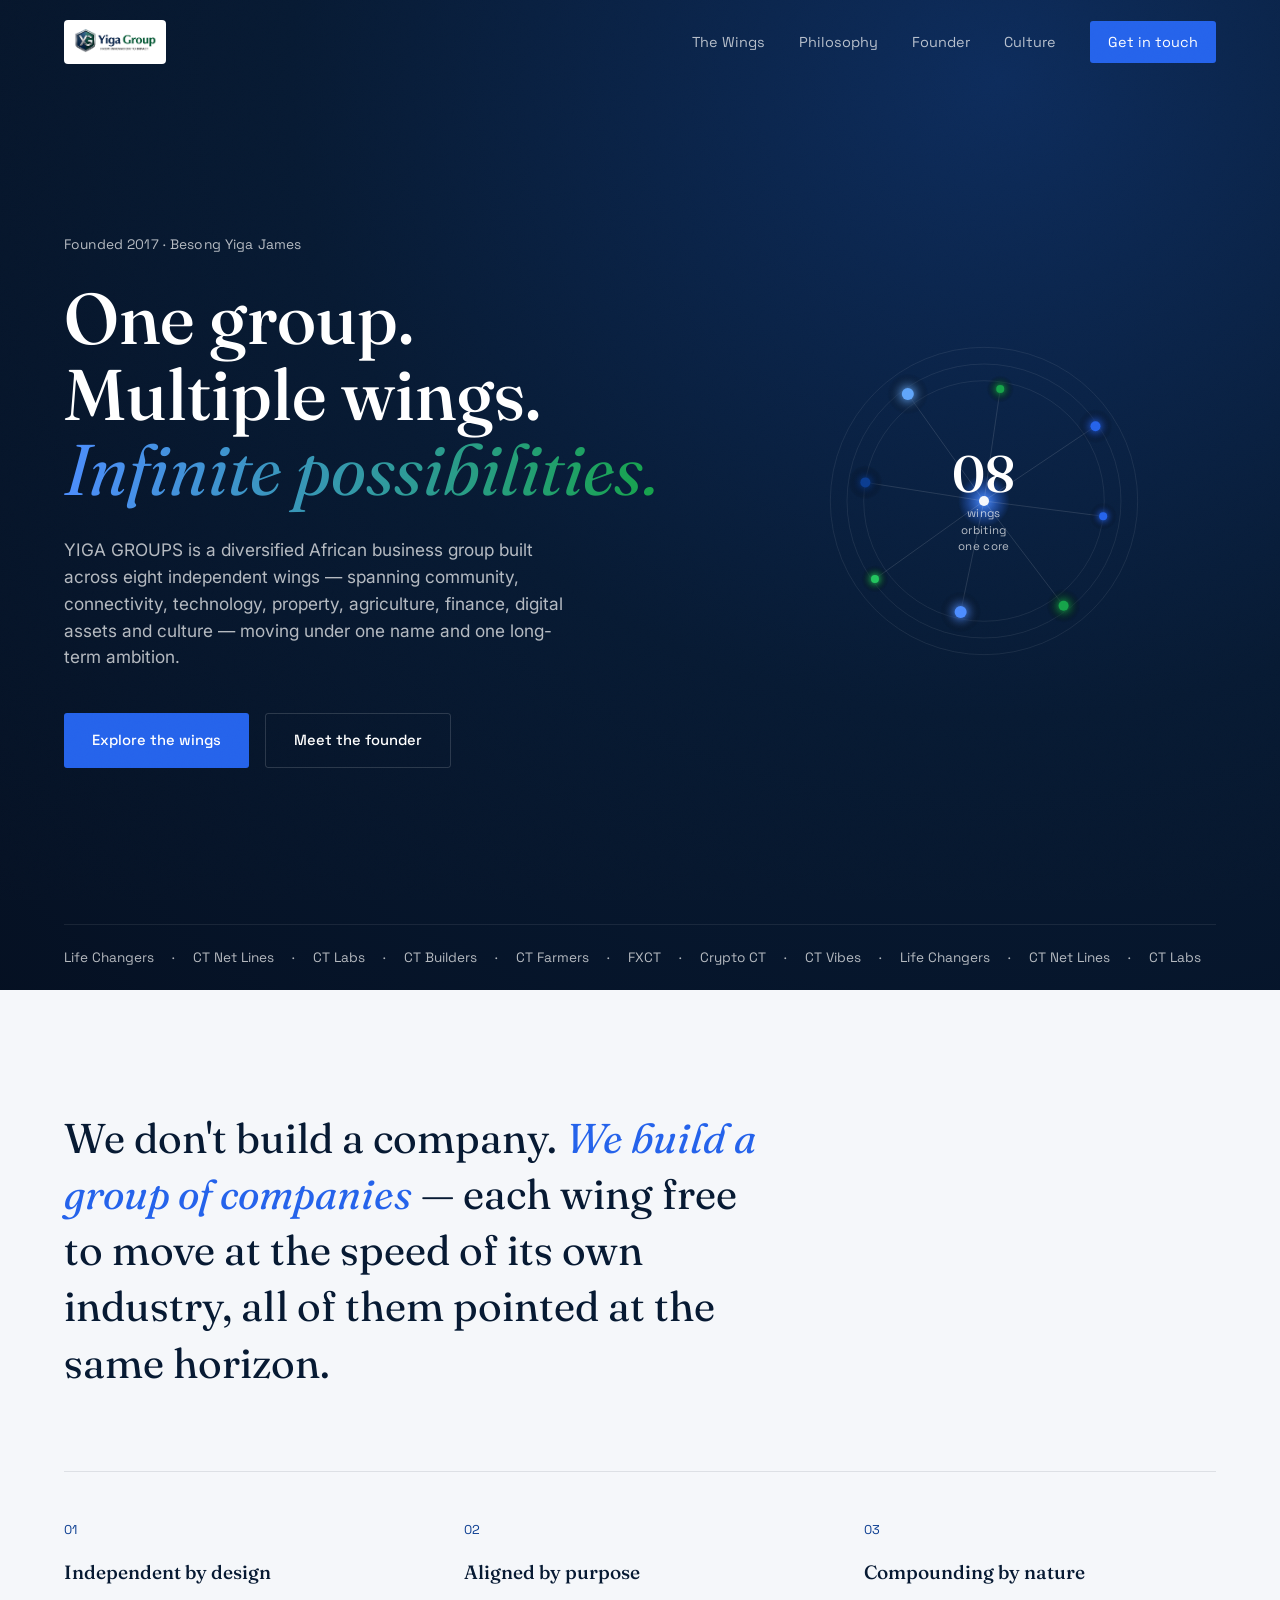
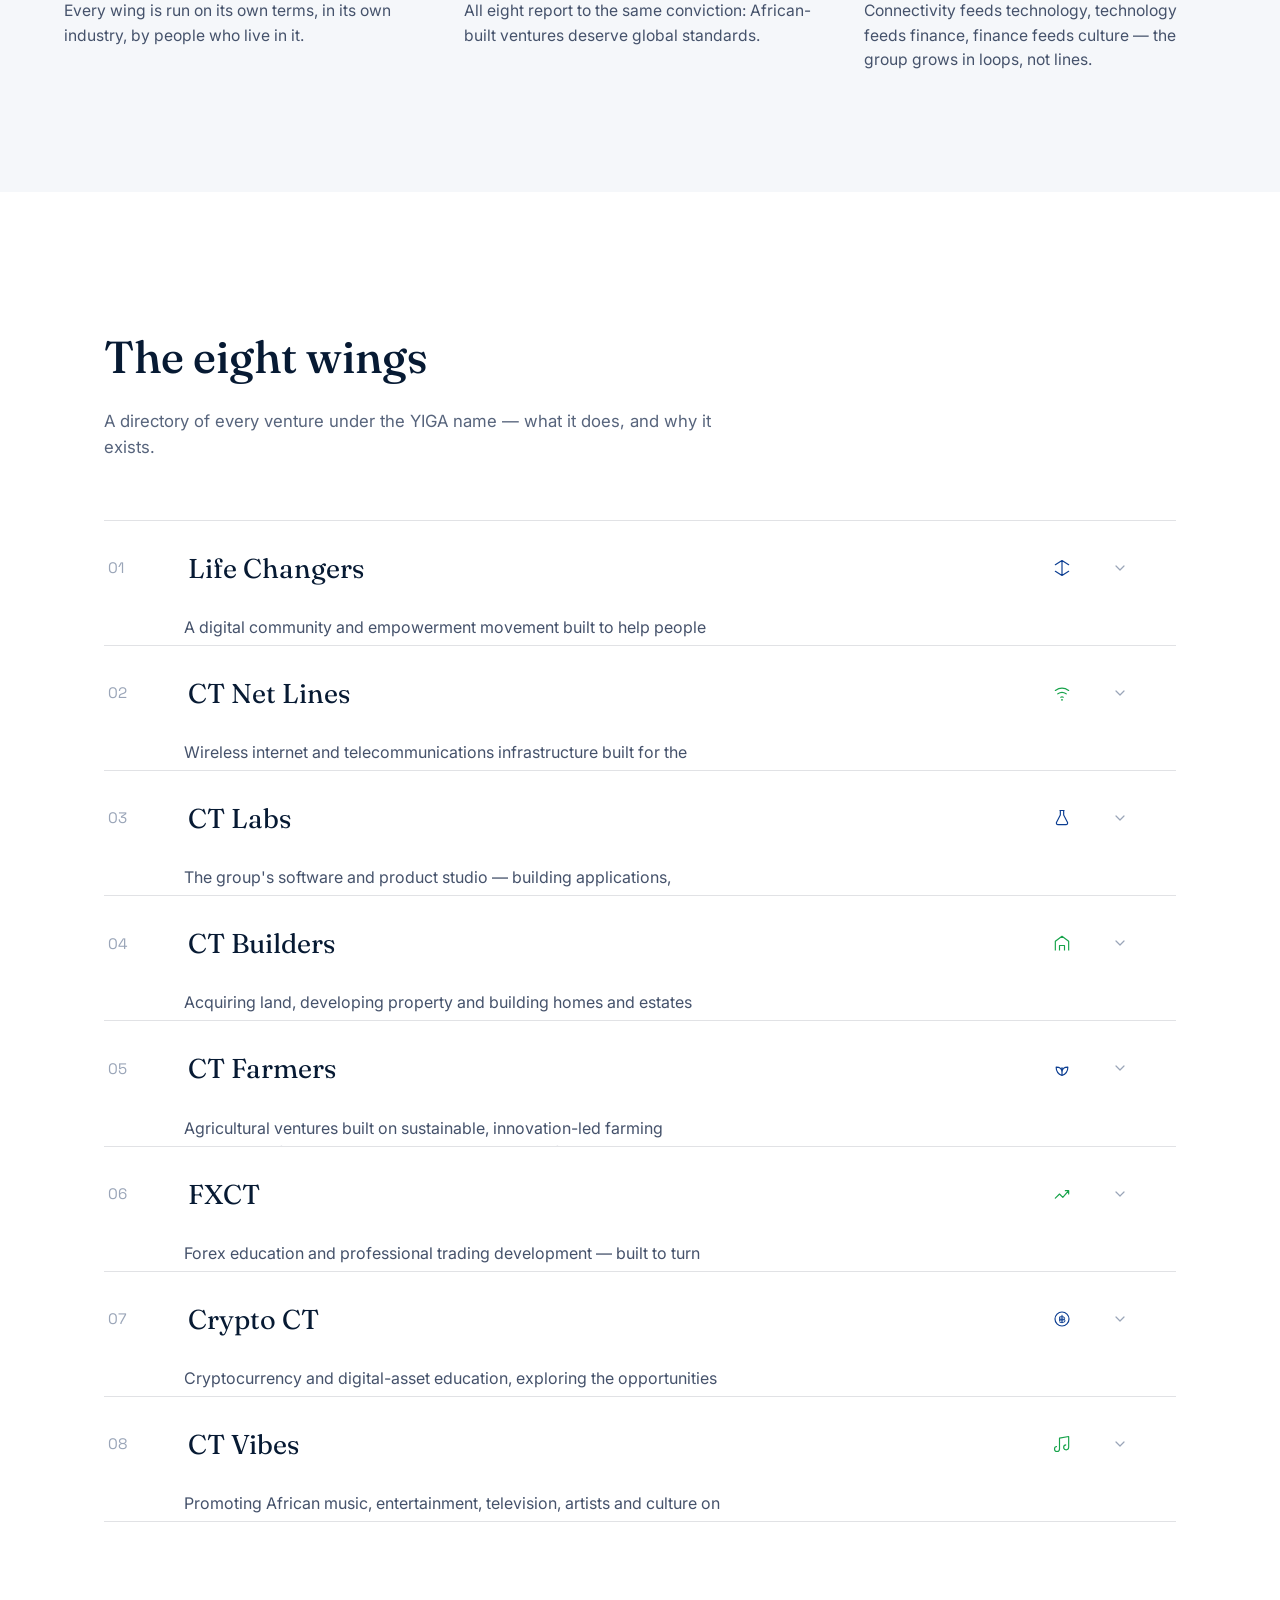
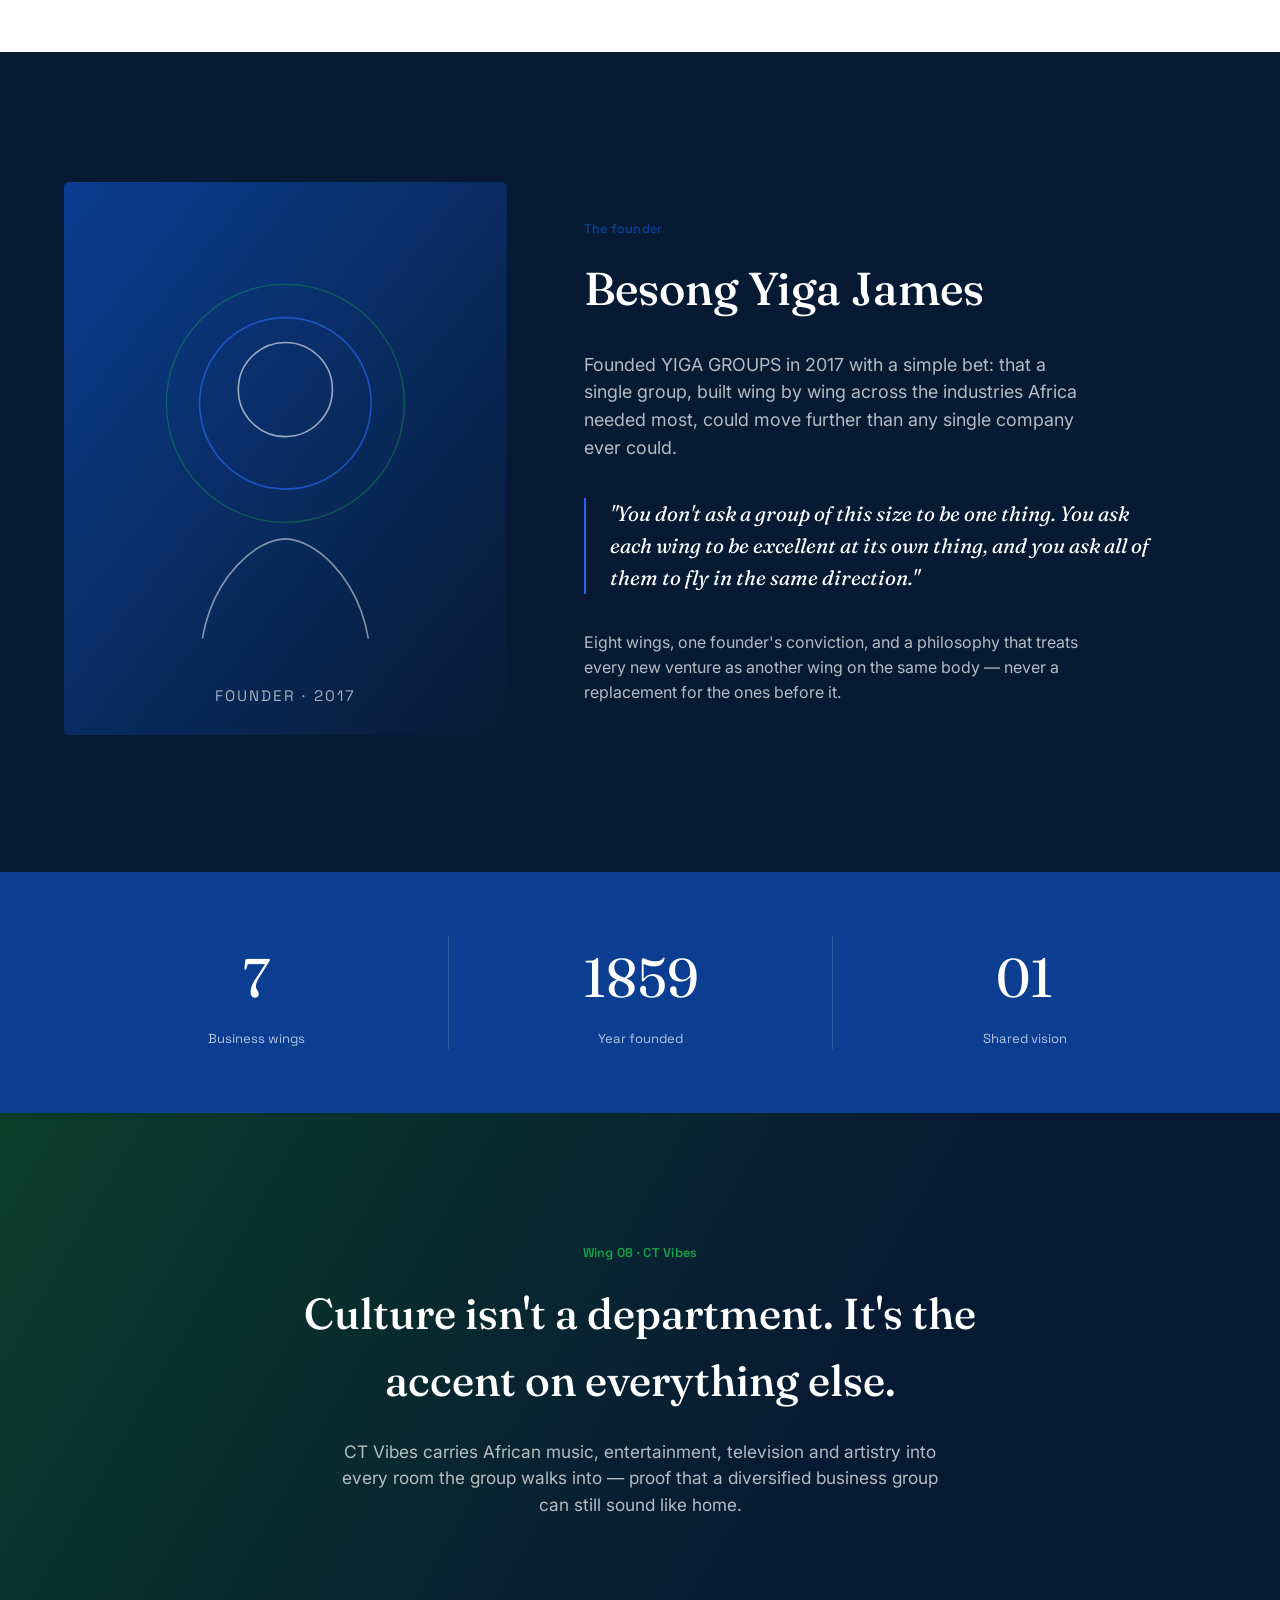
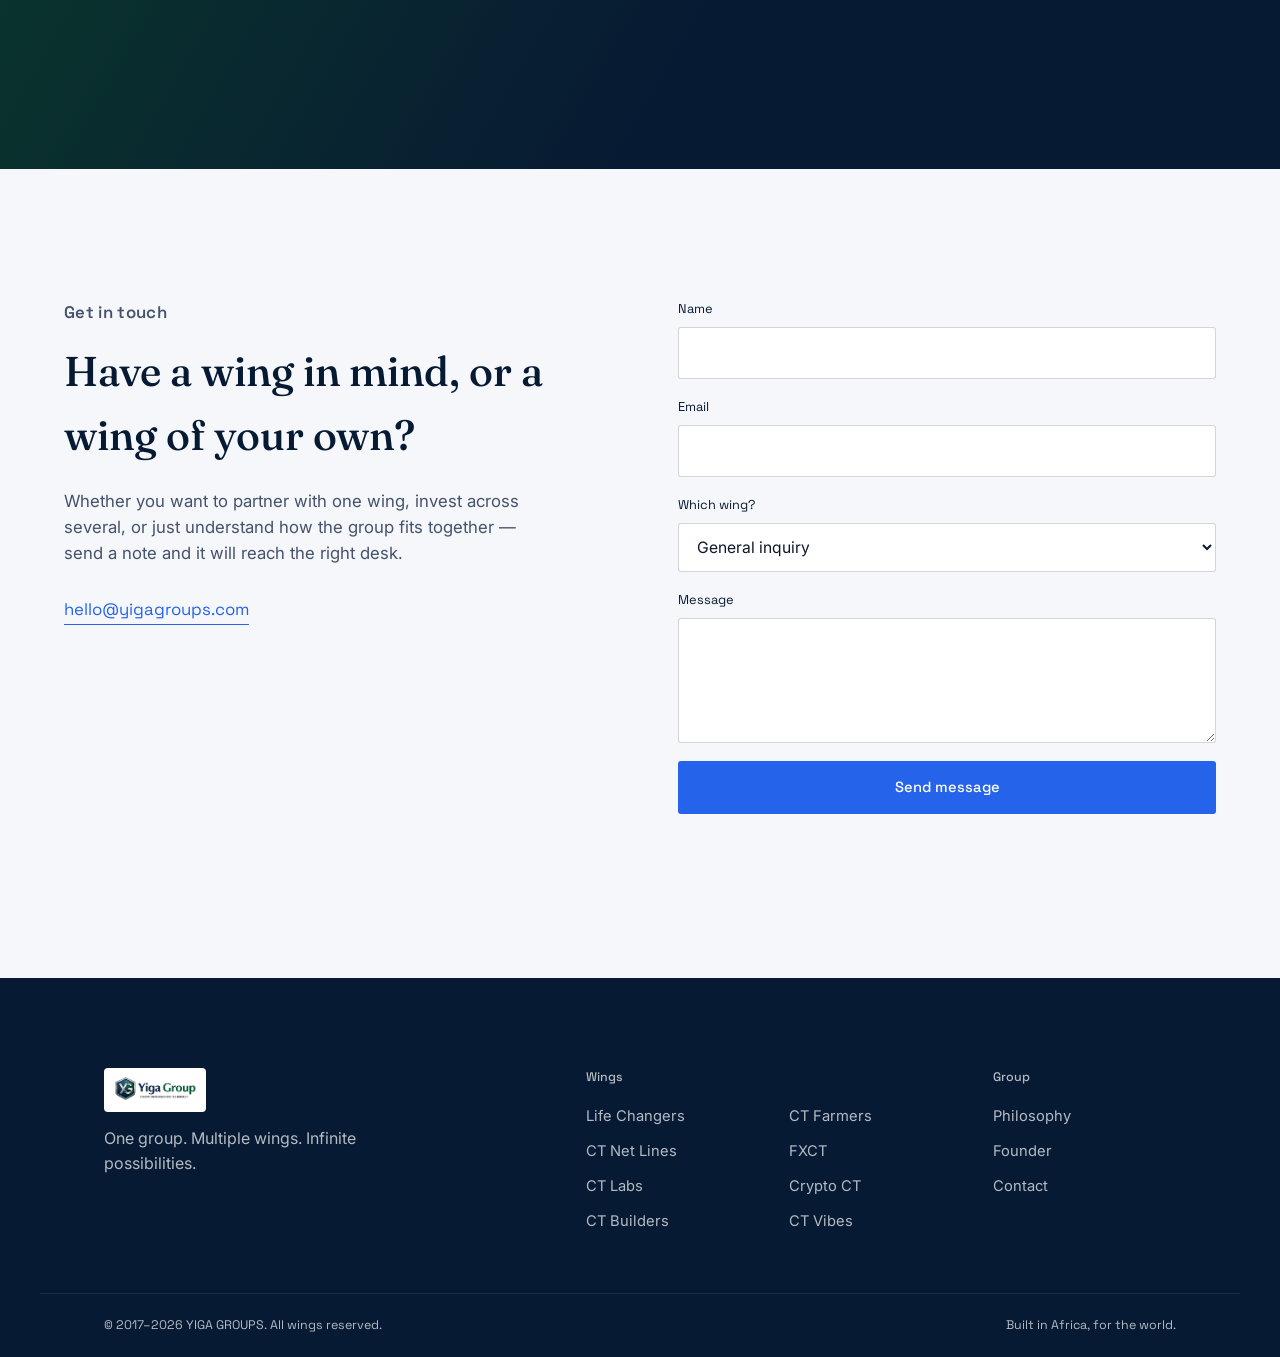
==== Yiga Groups/Yiga-Group.html @ 70e79fc6 "initial commit" ====
<!DOCTYPE html>
<html lang="en">
<head>
  <meta charset="UTF-8">
  <meta name="viewport" content="width=device-width, initial-scale=1.0">
<title>YIGA GROUPS — One Group. Multiple Wings. Infinite Possibilities.</title>
<meta name="description" content="YIGA GROUPS is a diversified African business group operating across eight wings — community, connectivity, technology, real estate, agriculture, finance, digital assets and culture.">
  <link rel="icon" href="data:,">
  <link rel="preconnect" href="https://fonts.googleapis.com">
  <link rel="preconnect" href="https://fonts.gstatic.com" crossorigin>
  <link href="https://fonts.googleapis.com/css2?family=Fraunces:ital,opsz,wght@0,9..144,300;0,9..144,400;0,9..144,500;0,9..144,600;0,9..144,700;1,9..144,400;1,9..144,500&family=Space+Grotesk:wght@400;500;600;700&family=Inter:wght@400;500;600&display=swap" rel="stylesheet">
  <link rel="stylesheet" href="styles.css">
</head>
<body>

<div class="grain" aria-hidden="true"></div>

<header class="site-header" id="site-header">
  <div class="header-inner">
    <a href="#top" class="brand">
      <img src="./YG2.png" alt="Yiga Group Logo" style="height: 44px; object-fit: contain; background-color: white; padding: 4px 8px; border-radius: 4px;">
    </a>

    <nav class="main-nav" id="main-nav" aria-label="Primary">
      <a href="#wings" data-nav>The Wings</a>
      <a href="#philosophy" data-nav>Philosophy</a>
      <a href="#founder" data-nav>Founder</a>
      <a href="#culture" data-nav>Culture</a>
      <a href="#contact" data-nav class="nav-cta">Get in touch</a>
    </nav>

    <button class="nav-toggle" id="nav-toggle" aria-label="Open menu" aria-expanded="false" aria-controls="main-nav">
      <span></span><span></span><span></span>
    </button>
  </div>
</header>

<main id="top">

  <!-- HERO -->
  <section class="hero" id="hero">
    <div class="hero-inner">
      <div class="hero-copy">
        <p class="hero-kicker">Founded 2017 · Besong Yiga James</p>
        <h1 class="hero-title">
          One group.<br>
          Multiple wings.<br>
          <span class="hero-title-accent">Infinite possibilities.</span>
        </h1>
        <p class="hero-lead">
          YIGA GROUPS is a diversified African business group built across eight
          independent wings — spanning community, connectivity, technology, property,
          agriculture, finance, digital assets and culture — moving under one name
          and one long-term ambition.
        </p>
        <div class="hero-actions">
          <a href="#wings" class="btn btn-primary">Explore the wings</a>
          <a href="#founder" class="btn btn-ghost">Meet the founder</a>
        </div>
      </div>

      <div class="hero-visual" aria-hidden="true">
        <canvas id="orbit-canvas"></canvas>
        <div class="hero-visual-label">
          <span class="hvl-num">08</span>
          <span class="hvl-text">wings<br>orbiting<br>one core</span>
        </div>
      </div>
    </div>

    <div class="hero-marquee" aria-hidden="true">
      <div class="hero-marquee-track">
        <span>Life Changers</span><span>·</span><span>CT Net Lines</span><span>·</span>
        <span>CT Labs</span><span>·</span><span>CT Builders</span><span>·</span>
        <span>CT Farmers</span><span>·</span><span>FXCT</span><span>·</span>
        <span>Crypto CT</span><span>·</span><span>CT Vibes</span><span>·</span>
        <span>Life Changers</span><span>·</span><span>CT Net Lines</span><span>·</span>
        <span>CT Labs</span><span>·</span><span>CT Builders</span><span>·</span>
        <span>CT Farmers</span><span>·</span><span>FXCT</span><span>·</span>
        <span>Crypto CT</span><span>·</span><span>CT Vibes</span><span>·</span>
      </div>
    </div>
  </section>

  <!-- PHILOSOPHY -->
  <section class="philosophy" id="philosophy">
    <div class="philosophy-inner">
      <p class="philosophy-statement">
        We don't build a company. <span>We build a group of companies</span> —
        each wing free to move at the speed of its own industry, all of them
        pointed at the same horizon.
      </p>
      <div class="philosophy-grid">
        <div class="phil-item">
          <span class="phil-num">01</span>
          <h3>Independent by design</h3>
          <p>Every wing is run on its own terms, in its own industry, by people who live in it.</p>
        </div>
        <div class="phil-item">
          <span class="phil-num">02</span>
          <h3>Aligned by purpose</h3>
          <p>All eight report to the same conviction: African-built ventures deserve global standards.</p>
        </div>
        <div class="phil-item">
          <span class="phil-num">03</span>
          <h3>Compounding by nature</h3>
          <p>Connectivity feeds technology, technology feeds finance, finance feeds culture — the group grows in loops, not lines.</p>
        </div>
      </div>
    </div>
  </section>

  <!-- WINGS DIRECTORY -->
  <section class="wings" id="wings">
    <div class="wings-head">
      <h2>The eight wings</h2>
      <p>A directory of every venture under the YIGA name — what it does, and why it exists.</p>
    </div>

    <div class="wings-list" id="wings-list">
      <!-- wing rows injected/expandable via JS-enhanced markup below -->

      <article class="wing-row" data-accent="blue">
        <button class="wing-summary" aria-expanded="false">
          <span class="wing-num">01</span>
          <span class="wing-name">Life Changers</span>
          <span class="wing-tags">Community · Education · Empowerment</span>
          <span class="wing-icon" aria-hidden="true">
            <svg viewBox="0 0 24 24" width="20" height="20"><path d="M12 3v18M4 8l8-5 8 5M4 16l8 5 8-5" fill="none" stroke="currentColor" stroke-width="1.4" stroke-linecap="round" stroke-linejoin="round"/></svg>
          </span>
          <span class="wing-chevron" aria-hidden="true">
            <svg viewBox="0 0 24 24" width="16" height="16"><path d="M6 9l6 6 6-6" fill="none" stroke="currentColor" stroke-width="1.8" stroke-linecap="round" stroke-linejoin="round"/></svg>
          </span>
        </button>
        <div class="wing-detail">
          <p>A digital community and empowerment movement built to help people develop real skills, useful knowledge, and access to opportunity — the entry point into everything the group stands for. Life Changers exists to make sure that as YIGA GROUPS grows, the people around it grow with it.<br><br>
          <a href="/Life changers/index.html" class="btn btn-primary" target="_blank" rel="noopener noreferrer">Visit Site</a></p>
        </div>
      </article>

      <article class="wing-row" data-accent="green">
        <button class="wing-summary" aria-expanded="false">
          <span class="wing-num">02</span>
          <span class="wing-name">CT Net Lines</span>
          <span class="wing-tags">Internet · Connectivity · Telecommunications</span>
          <span class="wing-icon" aria-hidden="true">
            <svg viewBox="0 0 24 24" width="20" height="20"><path d="M4 9a14 14 0 0116 0M7 13a9 9 0 0110 0M10.5 17a4 4 0 013 0" fill="none" stroke="currentColor" stroke-width="1.4" stroke-linecap="round"/><circle cx="12" cy="20.2" r="1.1" fill="currentColor"/></svg>
          </span>
          <span class="wing-chevron" aria-hidden="true">
            <svg viewBox="0 0 24 24" width="16" height="16"><path d="M6 9l6 6 6-6" fill="none" stroke="currentColor" stroke-width="1.8" stroke-linecap="round" stroke-linejoin="round"/></svg>
          </span>
        </button>
        <div class="wing-detail">
          <p>Wireless internet and telecommunications infrastructure built for the realities of the markets it serves — affordable, reliable and fast. CT Net Lines is the connective layer underneath the rest of the group: nothing else runs without it.<br><br>
            <a href="/CT Net Lines/index.html" class="btn btn-primary" target="_blank" rel="noopener noreferrer">Visit Site</a></p>
        </div>
      </article>

      <article class="wing-row" data-accent="blue">
        <button class="wing-summary" aria-expanded="false">
          <span class="wing-num">03</span>
          <span class="wing-name">CT Labs</span>
          <span class="wing-tags">Software · Technology · Innovation</span>
          <span class="wing-icon" aria-hidden="true">
            <svg viewBox="0 0 24 24" width="20" height="20"><path d="M9 3h6M10 3v5.5L5.5 17a2 2 0 001.8 3h9.4a2 2 0 001.8-3L14 8.5V3" fill="none" stroke="currentColor" stroke-width="1.4" stroke-linejoin="round"/></svg>
          </span>
          <span class="wing-chevron" aria-hidden="true">
            <svg viewBox="0 0 24 24" width="16" height="16"><path d="M6 9l6 6 6-6" fill="none" stroke="currentColor" stroke-width="1.8" stroke-linecap="round" stroke-linejoin="round"/></svg>
          </span>
        </button>
        <div class="wing-detail">
          <p>The group's software and product studio — building applications, digital platforms and technology solutions, for the other wings first and for outside clients where it makes sense. CT Labs is where every other wing's operations quietly get faster.<br><br>
            <a href="/CT Laps/index.html" class="btn btn-primary" target="_blank" rel="noopener noreferrer">Visit Site</a></p>
        </div>
      </article>

      <article class="wing-row" data-accent="green">
        <button class="wing-summary" aria-expanded="false">
          <span class="wing-num">04</span>
          <span class="wing-name">CT Builders</span>
          <span class="wing-tags">Real Estate · Construction · Development</span>
          <span class="wing-icon" aria-hidden="true">
            <svg viewBox="0 0 24 24" width="20" height="20"><path d="M4 21V10l8-6 8 6v11M9 21v-6h6v6" fill="none" stroke="currentColor" stroke-width="1.4" stroke-linejoin="round"/></svg>
          </span>
          <span class="wing-chevron" aria-hidden="true">
            <svg viewBox="0 0 24 24" width="16" height="16"><path d="M6 9l6 6 6-6" fill="none" stroke="currentColor" stroke-width="1.8" stroke-linecap="round" stroke-linejoin="round"/></svg>
          </span>
        </button>
        <div class="wing-detail">
          <p>Acquiring land, developing property and building homes and estates across Africa. CT Builders takes the long view — real assets, built to standard, held for generations rather than flipped for a quarter.<br><br>
            <a href="/CT Builders/index.html" class="btn btn-primary" target="_blank" rel="noopener noreferrer">Visit Site</a></p>
        </div>
      </article>

      <article class="wing-row" data-accent="blue">
        <button class="wing-summary" aria-expanded="false">
          <span class="wing-num">05</span>
          <span class="wing-name">CT Farmers</span>
          <span class="wing-tags">Agriculture · Food Production · Sustainability</span>
          <span class="wing-icon" aria-hidden="true">
            <svg viewBox="0 0 24 24" width="20" height="20"><path d="M12 21c-5-2-7-6-7-10 4 0 7 2 7 6M12 21c5-2 7-6 7-10-4 0-7 2-7 6M12 11V21" fill="none" stroke="currentColor" stroke-width="1.4" stroke-linejoin="round"/></svg>
          </span>
          <span class="wing-chevron" aria-hidden="true">
            <svg viewBox="0 0 24 24" width="16" height="16"><path d="M6 9l6 6 6-6" fill="none" stroke="currentColor" stroke-width="1.8" stroke-linecap="round" stroke-linejoin="round"/></svg>
          </span>
        </button>
        <div class="wing-detail">
          <p>Agricultural ventures built on sustainable, innovation-led farming practices — from land to yield. CT Farmers treats food production as infrastructure: a wing that has to work regardless of how the others are doing.<br><br>
            <a href="/CT Farmers/index.html" class="btn btn-primary" target="_blank" rel="noopener noreferrer">Visit Site</a></p>
        </div>
      </article>

      <article class="wing-row" data-accent="green">
        <button class="wing-summary" aria-expanded="false">
          <span class="wing-num">06</span>
          <span class="wing-name">FXCT</span>
          <span class="wing-tags">Forex · Financial Education · Trading</span>
          <span class="wing-icon" aria-hidden="true">
            <svg viewBox="0 0 24 24" width="20" height="20"><path d="M4 17l5-5 4 4 7-8M20 8h-4M20 8v4" fill="none" stroke="currentColor" stroke-width="1.4" stroke-linecap="round" stroke-linejoin="round"/></svg>
          </span>
          <span class="wing-chevron" aria-hidden="true">
            <svg viewBox="0 0 24 24" width="16" height="16"><path d="M6 9l6 6 6-6" fill="none" stroke="currentColor" stroke-width="1.8" stroke-linecap="round" stroke-linejoin="round"/></svg>
          </span>
        </button>
        <div class="wing-detail">
          <p>Forex education and professional trading development — built to turn curiosity about markets into discipline, and discipline into a genuine skill. FXCT trains the traders before it ever talks about the trades.<br><br>
            <a href="/CT FX/index.html" class="btn btn-primary" target="_blank" rel="noopener noreferrer">Visit Site</a></p>
        </div>
      </article>

      <article class="wing-row" data-accent="blue">
        <button class="wing-summary" aria-expanded="false">
          <span class="wing-num">07</span>
          <span class="wing-name">Crypto CT</span>
          <span class="wing-tags">Web3 · Cryptocurrency · Digital Assets</span>
          <span class="wing-icon" aria-hidden="true">
            <svg viewBox="0 0 24 24" width="20" height="20"><circle cx="12" cy="12" r="8.4" fill="none" stroke="currentColor" stroke-width="1.4"/><path d="M12 7v10M9.2 9.4h4a1.9 1.9 0 010 3.8h-4M9.2 9.4v5.6M9.2 12.2h4.4a1.9 1.9 0 010 3.8H9.2" fill="none" stroke="currentColor" stroke-width="1.2" stroke-linejoin="round"/></svg>
          </span>
          <span class="wing-chevron" aria-hidden="true">
            <svg viewBox="0 0 24 24" width="16" height="16"><path d="M6 9l6 6 6-6" fill="none" stroke="currentColor" stroke-width="1.8" stroke-linecap="round" stroke-linejoin="round"/></svg>
          </span>
        </button>
        <div class="wing-detail">
          <p>Cryptocurrency and digital-asset education, exploring the opportunities of the Web3 ecosystem responsibly. Crypto CT is one wing among eight — a way the group learns and teaches the next financial layer, not the identity of the group itself.<br><br>
            <a href="/Crypto CT/index.html" class="btn btn-primary" target="_blank" rel="noopener noreferrer">Visit Site</a></p>
        </div>
      </article>

      <article class="wing-row" data-accent="green">
        <button class="wing-summary" aria-expanded="false">
          <span class="wing-num">08</span>
          <span class="wing-name">CT Vibes</span>
          <span class="wing-tags">Entertainment · Music · Media · Culture</span>
          <span class="wing-icon" aria-hidden="true">
            <svg viewBox="0 0 24 24" width="20" height="20"><path d="M9 18V5l11-2v13M9 18a3 3 0 11-3-3M20 16a3 3 0 11-3-3" fill="none" stroke="currentColor" stroke-width="1.4" stroke-linejoin="round"/></svg>
          </span>
          <span class="wing-chevron" aria-hidden="true">
            <svg viewBox="0 0 24 24" width="16" height="16"><path d="M6 9l6 6 6-6" fill="none" stroke="currentColor" stroke-width="1.8" stroke-linecap="round" stroke-linejoin="round"/></svg>
          </span>
        </button>
        <div class="wing-detail">
          <p>Promoting African music, entertainment, television, artists and culture on their own terms. CT Vibes is the wing that makes sure a business group this wide never forgets to sound, look and feel like where it came from.<br><br>
            <a href="/CT Vibes/index.html" class="btn btn-primary" target="_blank" rel="noopener noreferrer">Visit Site</a></p>
        </div>
      </article>

    </div>
  </section>

  <!-- FOUNDER -->
  <section class="founder" id="founder">
    <div class="founder-inner">
      <div class="founder-portrait" aria-hidden="true">
        <svg viewBox="0 0 320 400" class="portrait-svg">
          <defs>
            <linearGradient id="pg" x1="0" y1="0" x2="1" y2="1">
              <stop offset="0%" stop-color="#0B3D91"/>
              <stop offset="100%" stop-color="#071A33"/>
            </linearGradient>
          </defs>
          <rect width="320" height="400" rx="4" fill="url(#pg)"/>
          <circle cx="160" cy="160" r="62" fill="none" stroke="#2563EB" stroke-width="1.2" opacity="0.7"/>
          <circle cx="160" cy="160" r="86" fill="none" stroke="#16A34A" stroke-width="1" opacity="0.4"/>
          <path d="M100 330c8-46 40-72 60-72s52 26 60 72" fill="none" stroke="#F5F7FA" stroke-width="1.2" opacity="0.5"/>
          <circle cx="160" cy="150" r="34" fill="none" stroke="#F5F7FA" stroke-width="1.2" opacity="0.6"/>
          <text x="160" y="375" text-anchor="middle" fill="#F5F7FA" font-family="Space Grotesk, sans-serif" font-size="11" letter-spacing="1.5" opacity="0.65">FOUNDER · 2017</text>
        </svg>
      </div>
      <div class="founder-copy">
        <p class="section-kicker">The founder</p>
        <h2>Besong Yiga James</h2>
        <p class="founder-lede">
          Founded YIGA GROUPS in 2017 with a simple bet: that a single group,
          built wing by wing across the industries Africa needed most, could
          move further than any single company ever could.
        </p>
        <blockquote>
          "You don't ask a group of this size to be one thing. You ask each
          wing to be excellent at its own thing, and you ask all of them to
          fly in the same direction."
        </blockquote>
        <p>
          Eight wings, one founder's conviction, and a philosophy that treats
          every new venture as another wing on the same body — never a
          replacement for the ones before it.
        </p>
      </div>
    </div>
  </section>

  <!-- STATS -->
  <section class="stats">
    <div class="stats-inner">
      <div class="stat">
        <span class="stat-num" data-count="8">0</span>
        <span class="stat-label">Business wings</span>
      </div>
      <div class="stat">
        <span class="stat-num" data-count="2017" data-plain="true">0</span>
        <span class="stat-label">Year founded</span>
      </div>
      <div class="stat">
        <span class="stat-num">01</span>
        <span class="stat-label">Shared vision</span>
      </div>
    </div>
  </section>

  <!-- CULTURE / CT VIBES -->
  <section class="culture" id="culture">
    <div class="culture-inner">
      <p class="section-kicker light">Wing 08 · CT Vibes</p>
      <h2>Culture isn't a department. It's the accent on everything else.</h2>
      <p class="culture-lead">
        CT Vibes carries African music, entertainment, television and artistry
        into every room the group walks into — proof that a diversified
        business group can still sound like home.
      </p>
      <div class="culture-bars" aria-hidden="true">
        <span></span><span></span><span></span><span></span><span></span><span></span><span></span><span></span><span></span><span></span><span></span><span></span>
      </div>
    </div>
  </section>

  <!-- CONTACT -->
  <section class="contact" id="contact">
    <div class="contact-inner">
      <div class="contact-copy">
        <p class="section-kicker">Get in touch</p>
        <h2>Have a wing in mind, or a wing of your own?</h2>
        <p>
          Whether you want to partner with one wing, invest across several, or
          just understand how the group fits together — send a note and it
          will reach the right desk.
        </p>
        <a class="contact-mail" href="mailto:hello@yigagroups.com">hello@yigagroups.com</a>
      </div>
      <form class="contact-form" id="contact-form" novalidate>
        <div class="field">
          <label for="name">Name</label>
          <input type="text" id="name" name="name" required>
        </div>
        <div class="field">
          <label for="email">Email</label>
          <input type="email" id="email" name="email" required>
        </div>
        <div class="field">
          <label for="wing">Which wing?</label>
          <select id="wing" name="wing">
            <option value="">General inquiry</option>
            <option>Life Changers</option>
            <option>CT Net Lines</option>
            <option>CT Labs</option>
            <option>CT Builders</option>
            <option>CT Farmers</option>
            <option>FXCT</option>
            <option>Crypto CT</option>
            <option>CT Vibes</option>
          </select>
        </div>
        <div class="field">
          <label for="message">Message</label>
          <textarea id="message" name="message" rows="4" required></textarea>
        </div>
        <button type="submit" class="btn btn-primary btn-block">Send message</button>
        <p class="form-status" id="form-status" role="status" aria-live="polite"></p>
      </form>
    </div>
  </section>

</main>

<footer class="site-footer">
  <div class="footer-inner">
    <div class="footer-brand">
      <img src="./YG2.png" alt="Yiga Group Logo" style="height: 44px; object-fit: contain; background-color: white; padding: 4px 8px; border-radius: 4px; margin-bottom: 14px;">
      <p>One group. Multiple wings. Infinite possibilities.</p>
    </div>
    <div class="footer-cols">
      <div class="footer-col">
        <h4>Wings</h4>
        <a href="#wings">Life Changers</a>
        <a href="#wings">CT Net Lines</a>
        <a href="#wings">CT Labs</a>
        <a href="#wings">CT Builders</a>
      </div>
      <div class="footer-col">
        <h4>&nbsp;</h4>
        <a href="#wings">CT Farmers</a>
        <a href="#wings">FXCT</a>
        <a href="#wings">Crypto CT</a>
        <a href="#wings">CT Vibes</a>
      </div>
      <div class="footer-col">
        <h4>Group</h4>
        <a href="#philosophy">Philosophy</a>
        <a href="#founder">Founder</a>
        <a href="#contact">Contact</a>
      </div>
    </div>
  </div>
  <div class="footer-bottom">
    <span>© 2017–<span id="year"></span> YIGA GROUPS. All wings reserved.</span>
    <span>Built in Africa, for the world.</span>
  </div>
</footer>

<script src="script.js"></script>
</body>
</html>
---- Yiga Groups/styles.css ----
/* ==========================================================================
   YIGA GROUPS — design tokens
   ========================================================================== */
:root{
  --navy: #071A33;
  --royal: #0B3D91;
  --blue: #2563EB;
  --green: #16A34A;
  --white: #FFFFFF;
  --mist: #F5F7FA;
  --ink: #0F172A;

  --navy-80: rgba(7,26,51,0.8);
  --navy-40: rgba(7,26,51,0.4);
  --white-70: rgba(255,255,255,0.7);
  --white-15: rgba(255,255,255,0.15);
  --white-08: rgba(255,255,255,0.08);

  --font-display: "Fraunces", "Iowan Old Style", serif;
  --font-mono: "Space Grotesk", sans-serif;
  --font-body: "Inter", -apple-system, BlinkMacSystemFont, sans-serif;

  --wrap: 1200px;
  --gutter: clamp(24px, 5vw, 72px);

  --ease: cubic-bezier(.22,.68,.16,1);
}

*,*::before,*::after{ box-sizing: border-box; }
html{ scroll-behavior: smooth; }
@media (prefers-reduced-motion: reduce){
  html{ scroll-behavior: auto; }
  *,*::before,*::after{ animation-duration: 0.001ms !important; animation-iteration-count: 1 !important; transition-duration: 0.001ms !important; }
}

body{
  margin:0;
  font-family: var(--font-body);
  color: var(--ink);
  background: var(--white);
  -webkit-font-smoothing: antialiased;
  line-height: 1.55;
}

h1,h2,h3,blockquote{ font-family: var(--font-display); margin:0; font-weight: 500; }
p{ margin:0; }
a{ color: inherit; text-decoration: none; }
button{ font: inherit; color: inherit; background: none; border: none; cursor: pointer; }
img{ max-width: 100%; display:block; }
ul{ margin:0; padding:0; list-style:none; }

::selection{ background: var(--blue); color: var(--white); }

:focus-visible{
  outline: 2px solid var(--blue);
  outline-offset: 3px;
  border-radius: 2px;
}

.grain{
  position: fixed; inset:0; pointer-events:none; z-index: 999;
  opacity: 0.035; mix-blend-mode: overlay;
  background-image: url("data:image/svg+xml,%3Csvg xmlns='http://www.w3.org/2000/svg' width='120' height='120'%3E%3Cfilter id='n'%3E%3CfeTurbulence type='fractalNoise' baseFrequency='0.85' numOctaves='2' stitchTiles='stitch'/%3E%3C/filter%3E%3Crect width='100%25' height='100%25' filter='url(%23n)'/%3E%3C/svg%3E");
}

.section-kicker{
  font-family: var(--font-mono);
  font-size: 0.8rem;
  letter-spacing: 0.02em;
  color: var(--royal);
  margin-bottom: 14px;
  font-weight: 600;
}
.section-kicker.light{ color: var(--green); }

/* ==========================================================================
   Buttons
   ========================================================================== */
.btn{
  display: inline-flex;
  align-items: center;
  gap: 8px;
  padding: 15px 28px;
  border-radius: 3px;
  font-family: var(--font-mono);
  font-size: 0.92rem;
  font-weight: 500;
  transition: transform 0.35s var(--ease), background 0.25s ease, color 0.25s ease, border-color .25s ease;
}
.btn-primary{
  background: var(--blue);
  color: var(--white);
}
.btn-primary:hover{ background: var(--royal); transform: translateY(-2px); }
.btn-ghost{
  border: 1px solid var(--navy-40);
  color: var(--navy);
}
.btn-ghost:hover{ border-color: var(--navy); background: var(--navy); color: var(--white); transform: translateY(-2px); }
.btn-block{ width: 100%; justify-content:center; }

/* ==========================================================================
   Header
   ========================================================================== */
.site-header{
  position: fixed; top:0; left:0; right:0; z-index: 500;
  padding: 20px var(--gutter);
  display:flex; justify-content:center;
  transition: background 0.4s ease, padding 0.4s ease, box-shadow .4s ease;
}
.site-header.scrolled{
  background: rgba(255,255,255,0.86);
  backdrop-filter: blur(14px) saturate(1.4);
  -webkit-backdrop-filter: blur(14px) saturate(1.4);
  padding: 13px var(--gutter);
  box-shadow: 0 1px 0 rgba(15,23,42,0.06);
}
.site-header.scrolled .brand, .site-header.scrolled .main-nav a:not(.nav-cta){ color: var(--navy); }
.header-inner{
  width:100%; max-width: 1440px;
  display:flex; align-items:center; justify-content:space-between;
}
.brand{
  display:flex; align-items:center; gap:10px;
  color: var(--white);
  font-family: var(--font-mono);
  font-weight: 600;
  letter-spacing: 0.01em;
  font-size: 1.02rem;
}
.brand-mark{ display:flex; color: var(--blue); }
.brand-word em{ font-style: normal; color: var(--blue); }

.main-nav{ display:flex; align-items:center; gap: 34px; }
.main-nav a{
  color: var(--white-70);
  font-family: var(--font-mono);
  font-size: 0.9rem;
  transition: color 0.25s ease;
  position: relative;
}
.main-nav a:not(.nav-cta)::after{
  content:""; position:absolute; left:0; right:0; bottom:-6px; height:1px;
  background: currentColor; transform: scaleX(0); transform-origin: right;
  transition: transform .3s var(--ease);
}
.main-nav a:not(.nav-cta):hover{ color: var(--white); }
.main-nav a:not(.nav-cta):hover::after{ transform: scaleX(1); transform-origin: left; }
.site-header.scrolled .main-nav a:not(.nav-cta):hover{ color: var(--blue); }

.nav-cta{
  background: var(--blue);
  color: var(--white) !important;
  padding: 10px 18px;
  border-radius: 3px;
}
.nav-cta:hover{ background: var(--royal); }

.nav-toggle{
  display:none; flex-direction:column; gap:5px; width: 26px;
}
.nav-toggle span{ height:2px; width:100%; background: var(--white); transition: all .3s var(--ease); }
.site-header.scrolled .nav-toggle span{ background: var(--navy); }

/* ==========================================================================
   Hero
   ========================================================================== */
.hero{
  position: relative;
  background: radial-gradient(120% 140% at 78% 8%, #0d2c5c 0%, var(--navy) 46%, #050f20 100%);
  color: var(--white);
  padding: 168px var(--gutter) 0;
  overflow:hidden;
}
.hero-inner{
  max-width: 1440px; margin: 0 auto;
  display:grid; grid-template-columns: 1.15fr 0.85fr;
  gap: clamp(20px, 5vw, 60px);
  align-items:center;
  min-height: 74vh;
}
.hero-kicker{
  font-family: var(--font-mono);
  font-size: 0.86rem;
  color: var(--white-70);
  margin-bottom: 26px;
  letter-spacing: 0.01em;
}
.hero-title{
  font-size: clamp(2.6rem, 5.6vw, 4.6rem);
  line-height: 1.05;
  font-weight: 500;
  color: var(--white);
  max-width: 15ch;
}
.hero-title-accent{
  font-style: italic;
  font-weight: 400;
  background: linear-gradient(96deg, #4d8dff 0%, #16A34A 100%);
  -webkit-background-clip: text;
  background-clip: text;
  color: transparent;
}
.hero-lead{
  margin-top: 30px;
  max-width: 46ch;
  font-size: 1.08rem;
  color: var(--white-70);
}
.hero-actions{
  display:flex; gap:16px; margin-top: 42px; flex-wrap: wrap;
}
.hero .btn-ghost{ border-color: var(--white-15); color: var(--white); }
.hero .btn-ghost:hover{ background: var(--white); color: var(--navy); border-color: var(--white); }

.hero-visual{
  position: relative;
  aspect-ratio: 1/1;
  display:flex; align-items:center; justify-content:center;
}
#orbit-canvas{ width:100%; height:100%; }
.hero-visual-label{
  position:absolute; inset:0;
  display:flex; flex-direction:column; align-items:center; justify-content:center;
  text-align:center; pointer-events:none;
}
.hvl-num{ font-family: var(--font-display); font-size: 3.2rem; font-weight: 500; line-height:1; }
.hvl-text{
  font-family: var(--font-mono); font-size: 0.72rem; color: var(--white-70);
  margin-top: 6px; line-height:1.4; letter-spacing: 0.03em;
}

.hero-marquee{
  border-top: 1px solid var(--white-08);
  margin-top: 90px;
  overflow: hidden;
  padding: 22px 0;
}
.hero-marquee-track{
  display:flex; gap: 18px; white-space: nowrap;
  font-family: var(--font-mono);
  font-size: 0.85rem;
  color: var(--white-70);
  animation: marquee 32s linear infinite;
  width: max-content;
}
@keyframes marquee{
  from{ transform: translateX(0); }
  to{ transform: translateX(-50%); }
}

/* ==========================================================================
   Philosophy
   ========================================================================== */
.philosophy{
  background: var(--mist);
  padding: 120px var(--gutter);
}
.philosophy-inner{ max-width: var(--wrap); margin:0 auto; }
.philosophy-statement{
  font-family: var(--font-display);
  font-size: clamp(1.7rem, 3.4vw, 2.6rem);
  line-height: 1.35;
  max-width: 26ch;
  color: var(--navy);
  font-weight: 400;
}
.philosophy-statement span{ color: var(--blue); font-style: italic; }

.philosophy-grid{
  margin-top: 80px;
  display:grid; grid-template-columns: repeat(3, 1fr);
  gap: 48px;
  border-top: 1px solid rgba(15,23,42,0.1);
  padding-top: 48px;
}
.phil-num{
  font-family: var(--font-mono);
  font-size: 0.8rem;
  color: var(--royal);
  display:block;
  margin-bottom: 18px;
}
.phil-item h3{
  font-size: 1.2rem;
  margin-bottom: 12px;
  color: var(--navy);
}
.phil-item p{ color: #45526b; font-size: 0.98rem; }

/* ==========================================================================
   Wings directory
   ========================================================================== */
.wings{ padding: 130px var(--gutter); max-width: var(--wrap); margin: 0 auto; }
.wings-head{ max-width: 640px; margin-bottom: 60px; }
.wings-head h2{
  font-size: clamp(2rem, 4vw, 2.8rem);
  color: var(--navy);
  margin-bottom: 16px;
}
.wings-head p{ color: #57647c; font-size: 1.05rem; }

.wings-list{ border-top: 1px solid rgba(15,23,42,0.12); }
.wing-row{ border-bottom: 1px solid rgba(15,23,42,0.12); }

.wing-summary{
  width:100%;
  display:grid;
  grid-template-columns: 56px 1fr auto 32px 20px;
  align-items:center;
  gap: 24px;
  padding: 26px 4px;
  text-align:left;
}
.wing-num{
  font-family: var(--font-mono);
  font-size: 0.95rem;
  color: #9aa5b8;
}
.wing-name{
  font-family: var(--font-display);
  font-size: clamp(1.3rem, 2.4vw, 1.7rem);
  color: var(--navy);
  transition: color .25s ease;
}
.wing-tags{
  font-family: var(--font-mono);
  font-size: 0.82rem;
  color: #7b8698;
  justify-self: end;
  text-align: right;
  display: none;
}
.wing-icon{ color: var(--royal); display:flex; }
.wing-chevron{
  color: #9aa5b8;
  display:flex; justify-self:end;
  transition: transform .35s var(--ease);
}
.wing-row[data-accent="green"] .wing-icon{ color: var(--green); }

.wing-row:hover .wing-name{ color: var(--blue); }
.wing-row:hover .wing-num{ color: var(--blue); }

.wing-summary[aria-expanded="true"] ~ .wing-detail,
.wing-detail{
  display:grid; grid-template-rows: 0fr;
  transition: grid-template-rows .45s var(--ease);
}
.wing-summary[aria-expanded="true"] + .wing-detail{ grid-template-rows: 1fr; }
.wing-detail > p{ overflow:hidden; }
.wing-detail p{
  padding: 0 4px 30px calc(56px + 24px);
  max-width: 62ch;
  color: #45526b;
  font-size: 1rem;
}
.wing-summary[aria-expanded="true"] .wing-chevron{ transform: rotate(180deg); color: var(--blue); }
.wing-summary[aria-expanded="true"] .wing-name{ color: var(--blue); }

/* ==========================================================================
   Founder
   ========================================================================== */
.founder{
  background: var(--navy);
  color: var(--white);
  padding: 130px var(--gutter);
}
.founder-inner{
  max-width: var(--wrap); margin: 0 auto;
  display:grid; grid-template-columns: 0.7fr 1fr;
  gap: clamp(30px, 6vw, 90px);
  align-items:center;
}
.portrait-svg{ width:100%; height:auto; border-radius: 2px; }
.founder-copy h2{ font-size: clamp(2rem, 3.6vw, 2.9rem); margin-bottom: 26px; }
.founder-lede{ font-size: 1.12rem; color: var(--white-70); max-width: 46ch; }
.founder blockquote{
  margin: 36px 0;
  padding-left: 24px;
  border-left: 2px solid var(--blue);
  font-size: 1.3rem;
  font-style: italic;
  font-weight: 400;
  color: var(--white);
  max-width: 44ch;
}
.founder-copy > p:last-child{ color: var(--white-70); max-width: 50ch; }

/* ==========================================================================
   Stats
   ========================================================================== */
.stats{ background: var(--royal); color: var(--white); padding: 64px var(--gutter); }
.stats-inner{
  max-width: var(--wrap); margin:0 auto;
  display:grid; grid-template-columns: repeat(3,1fr);
  text-align:center;
}
.stat{ padding: 0 20px; border-left: 1px solid var(--white-15); }
.stat:first-child{ border-left:none; }
.stat-num{
  display:block;
  font-family: var(--font-display);
  font-size: clamp(2.4rem, 5vw, 3.4rem);
}
.stat-label{
  font-family: var(--font-mono);
  font-size: 0.82rem;
  color: var(--white-70);
  margin-top: 8px;
  display:block;
}

/* ==========================================================================
   Culture / CT Vibes
   ========================================================================== */
.culture{
  background: linear-gradient(120deg, #0b3d2a 0%, var(--navy) 60%);
  color: var(--white);
  padding: 130px var(--gutter);
  position: relative;
  overflow: hidden;
}
.culture-inner{ max-width: 780px; margin:0 auto; text-align:center; position: relative; z-index: 2;}
.culture h2{
  font-size: clamp(1.9rem, 3.6vw, 2.7rem);
  margin: 18px 0 24px;
}
.culture-lead{ color: var(--white-70); font-size: 1.08rem; max-width: 56ch; margin: 0 auto; }

.culture-bars{
  margin-top: 60px;
  display:flex; justify-content:center; align-items:flex-end; gap: 8px; height: 60px;
}
.culture-bars span{
  width: 6px; border-radius: 2px;
  background: linear-gradient(180deg, var(--green), var(--blue));
  animation: bar 1.6s ease-in-out infinite;
}
.culture-bars span:nth-child(odd){ animation-duration: 1.1s; }
.culture-bars span:nth-child(1){ animation-delay: -0.1s; }
.culture-bars span:nth-child(2){ animation-delay: -0.5s; }
.culture-bars span:nth-child(3){ animation-delay: -0.9s; }
.culture-bars span:nth-child(4){ animation-delay: -0.2s; }
.culture-bars span:nth-child(5){ animation-delay: -0.7s; }
.culture-bars span:nth-child(6){ animation-delay: -1.1s; }
.culture-bars span:nth-child(7){ animation-delay: -0.4s; }
.culture-bars span:nth-child(8){ animation-delay: -0.8s; }
.culture-bars span:nth-child(9){ animation-delay: -0.15s; }
.culture-bars span:nth-child(10){ animation-delay: -0.6s; }
.culture-bars span:nth-child(11){ animation-delay: -1s; }
.culture-bars span:nth-child(12){ animation-delay: -0.3s; }
@keyframes bar{
  0%,100%{ height: 12px; }
  50%{ height: 56px; }
}
@media (prefers-reduced-motion: reduce){
  .culture-bars span{ animation: none; height: 30px; }
}

/* ==========================================================================
   Contact
   ========================================================================== */
.contact{ padding: 130px var(--gutter); background: var(--mist); }
.contact-inner{
  max-width: var(--wrap); margin:0 auto;
  display:grid; grid-template-columns: 1fr 1fr;
  gap: clamp(30px, 6vw, 90px);
}
.contact-copy h2{ font-size: clamp(1.9rem, 3.4vw, 2.6rem); color: var(--navy); margin-bottom: 20px; }
.contact-copy p{ color: #45526b; font-size: 1.05rem; max-width: 42ch; }
.contact-mail{
  display:inline-block; margin-top: 30px;
  font-family: var(--font-mono);
  font-size: 1.05rem;
  color: var(--blue);
  border-bottom: 1px solid var(--blue);
  padding-bottom: 2px;
}
.contact-mail:hover{ color: var(--royal); border-color: var(--royal); }

.contact-form{ display:flex; flex-direction:column; gap: 18px; }
.field{ display:flex; flex-direction:column; gap:8px; }
.field label{
  font-family: var(--font-mono); font-size: 0.8rem; color: var(--navy);
}
.field input, .field select, .field textarea{
  font: inherit; font-size: 0.98rem;
  padding: 13px 14px;
  border: 1px solid rgba(15,23,42,0.18);
  border-radius: 3px;
  background: var(--white);
  color: var(--ink);
  transition: border-color .25s ease;
}
.field input:focus, .field select:focus, .field textarea:focus{
  border-color: var(--blue);
}
.form-status{
  font-family: var(--font-mono); font-size: 0.85rem; min-height: 1.2em; color: var(--green);
}

/* ==========================================================================
   Footer
   ========================================================================== */
.site-footer{ background: var(--navy); color: var(--white-70); }
.footer-inner{
  max-width: var(--wrap); margin:0 auto;
  padding: 90px var(--gutter) 60px;
  display:grid; grid-template-columns: 1fr 1.4fr;
  gap: 60px;
}
.footer-brand .brand-word{ color: var(--white); font-family: var(--font-mono); font-weight:600; font-size: 1.1rem; }
.footer-brand em{ font-style:normal; color: var(--blue); }
.footer-brand p{ margin-top: 14px; max-width: 30ch; }
.footer-cols{ display:grid; grid-template-columns: repeat(3,1fr); gap: 20px; }
.footer-col{ display:flex; flex-direction:column; gap: 12px; }
.footer-col h4{
  font-family: var(--font-mono); font-size: 0.78rem; color: var(--white-70);
  margin: 0 0 6px; font-weight: 500;
}
.footer-col a{ font-size: 0.92rem; color: var(--white-70); transition: color .2s ease; }
.footer-col a:hover{ color: var(--white); }
.footer-bottom{
  border-top: 1px solid var(--white-08);
  padding: 22px var(--gutter);
  max-width: var(--wrap); margin: 0 auto;
  display:flex; justify-content:space-between; flex-wrap:wrap; gap: 10px;
  font-family: var(--font-mono); font-size: 0.78rem;
}

/* ==========================================================================
   Reveal-on-scroll (single orchestrated pattern)
   ========================================================================== */
.reveal{ opacity: 0; transform: translateY(18px); transition: opacity .8s var(--ease), transform .8s var(--ease); }
.reveal.is-visible{ opacity: 1; transform: translateY(0); }

/* ==========================================================================
   Responsive
   ========================================================================== */
@media (max-width: 980px){
  .hero-inner{ grid-template-columns: 1fr; min-height: unset; padding-top: 10px; }
  .hero-visual{ max-width: 380px; margin: 50px auto 0; }
  .philosophy-grid{ grid-template-columns: 1fr; gap: 36px; }
  .founder-inner{ grid-template-columns: 1fr; }
  .portrait-svg{ max-width: 260px; margin: 0 auto; }
  .stats-inner{ grid-template-columns: 1fr; gap: 30px; }
  .stat{ border-left:none; border-top: 1px solid var(--white-15); padding-top: 24px; }
  .stat:first-child{ border-top:none; padding-top:0; }
  .contact-inner{ grid-template-columns: 1fr; }
  .footer-inner{ grid-template-columns: 1fr; gap: 40px; }
}

@media (max-width: 760px){
  .main-nav{
    position: fixed; top: 0; right: 0; height: 100vh; width: min(78vw, 320px);
    background: var(--navy);
    flex-direction: column; align-items: flex-start; justify-content:center;
    gap: 28px; padding: 40px;
    transform: translateX(100%);
    transition: transform .4s var(--ease);
  }
  .main-nav.open{ transform: translateX(0); }
  .main-nav a{ color: var(--white); font-size: 1.1rem; }
  .nav-toggle{ display:flex; }
  .nav-toggle.open span:nth-child(1){ transform: translateY(7px) rotate(45deg); }
  .nav-toggle.open span:nth-child(2){ opacity:0; }
  .nav-toggle.open span:nth-child(3){ transform: translateY(-7px) rotate(-45deg); }
  .site-header.scrolled .nav-toggle.open span{ background: var(--white); }

  .wing-summary{ grid-template-columns: 40px 1fr 20px; gap: 14px; }
  .wing-tags{ display:none; }
  .wing-icon{ display:none; }
  .wing-detail p{ padding-left: 54px; }
  .hero{ padding-top: 130px; }
  .philosophy, .wings, .founder, .contact{ padding-left: var(--gutter); padding-right: var(--gutter); }
}
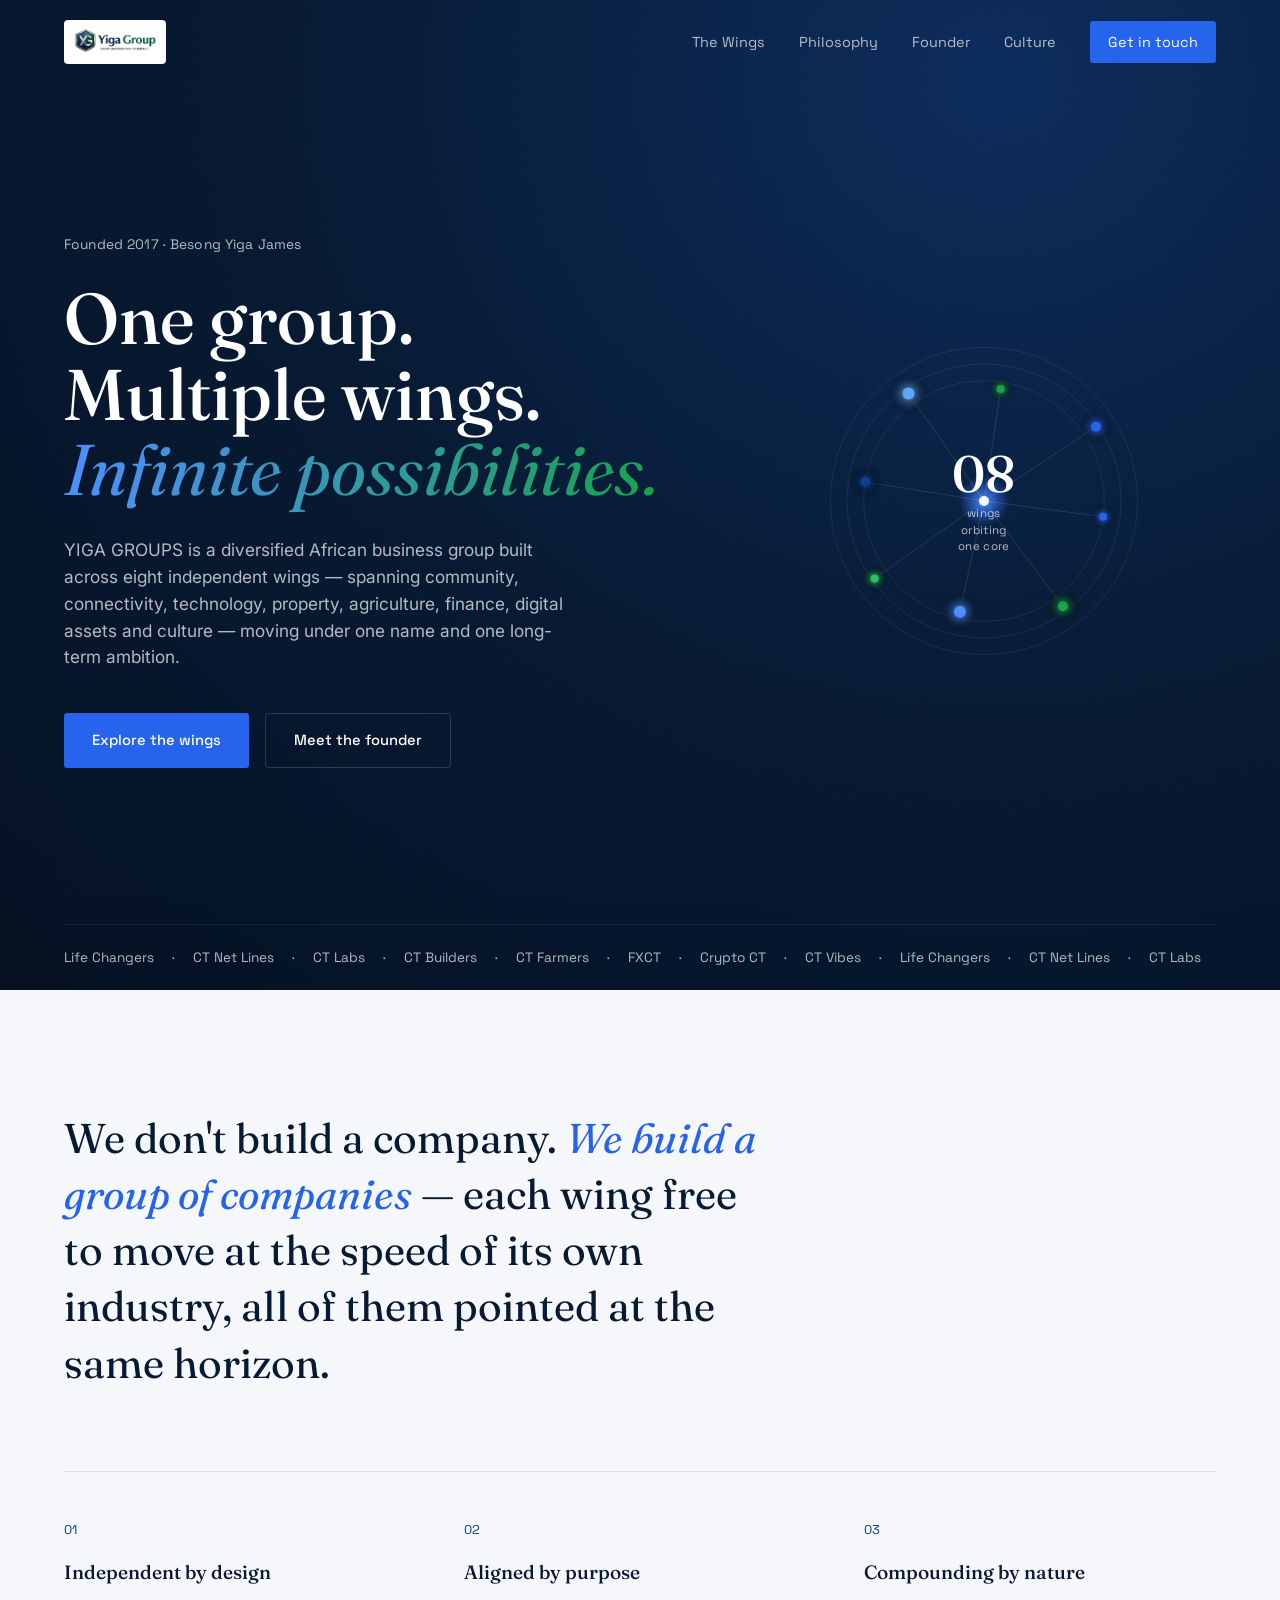
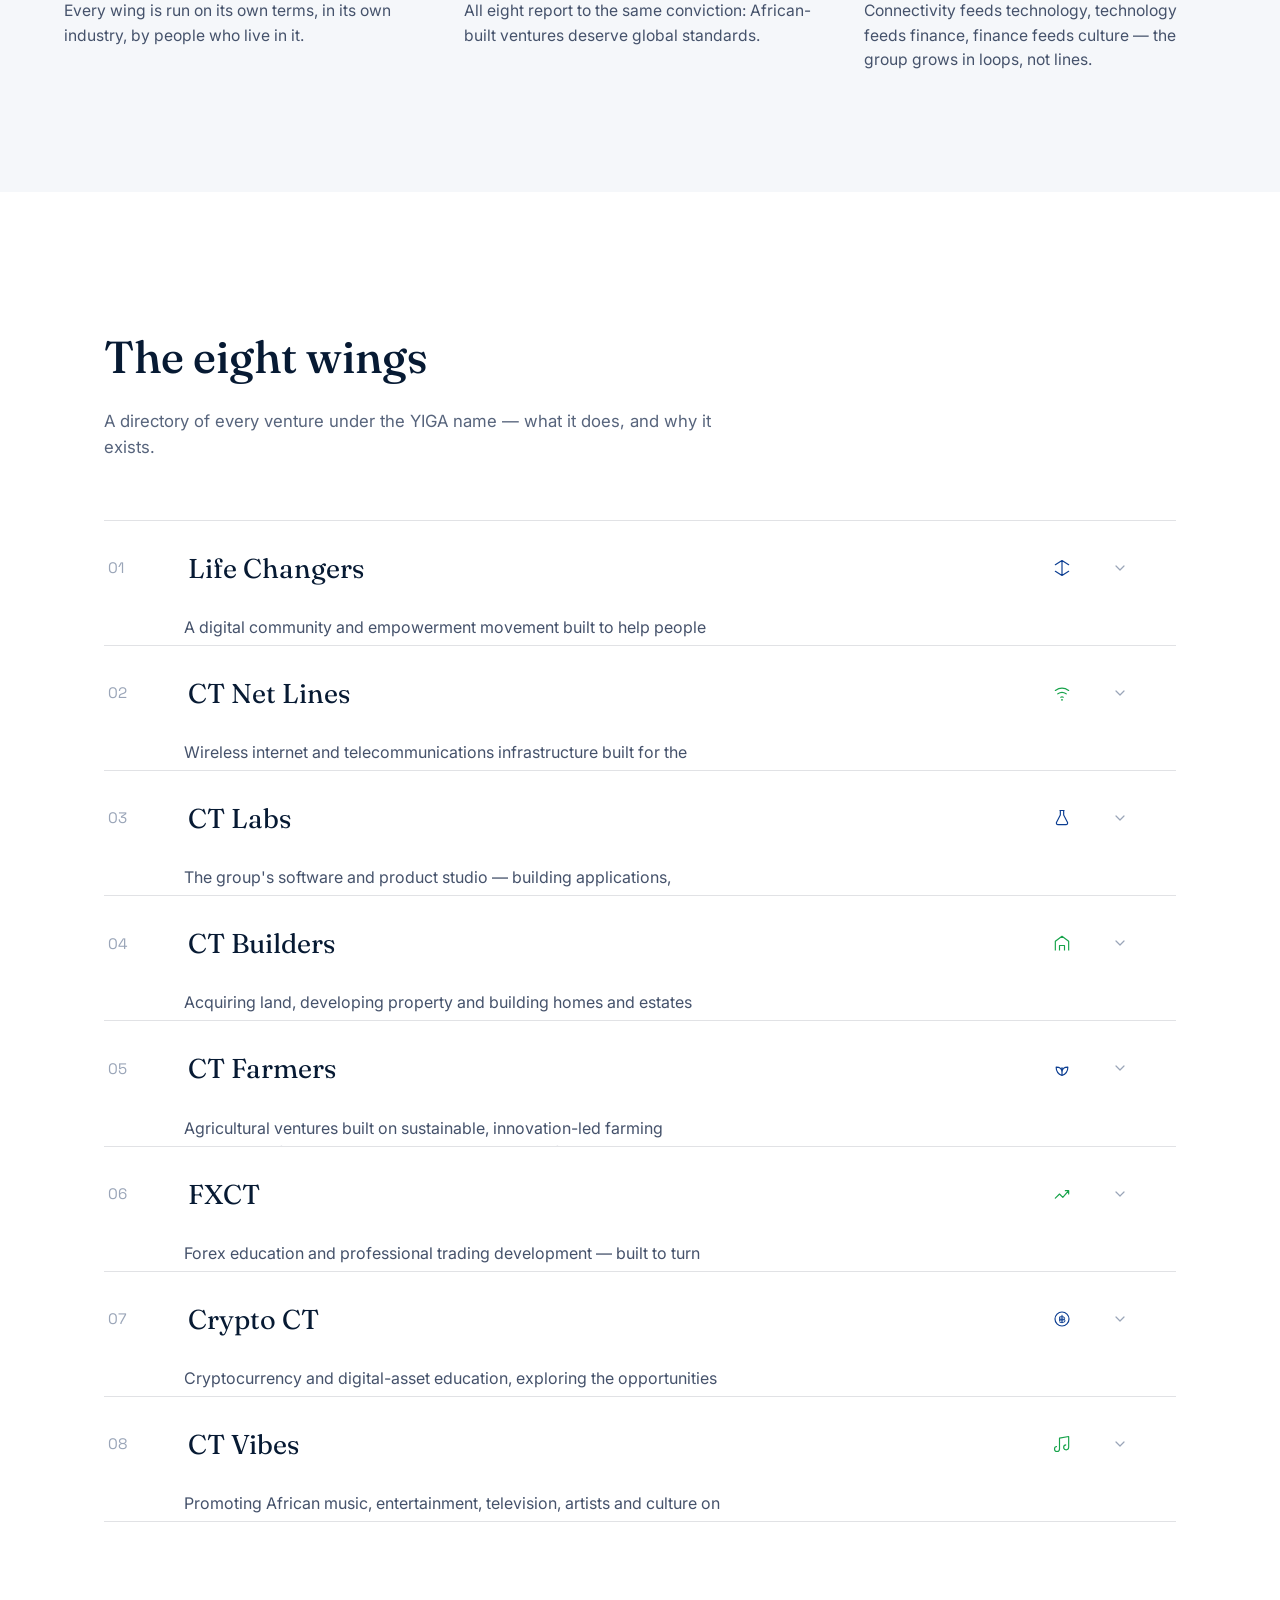
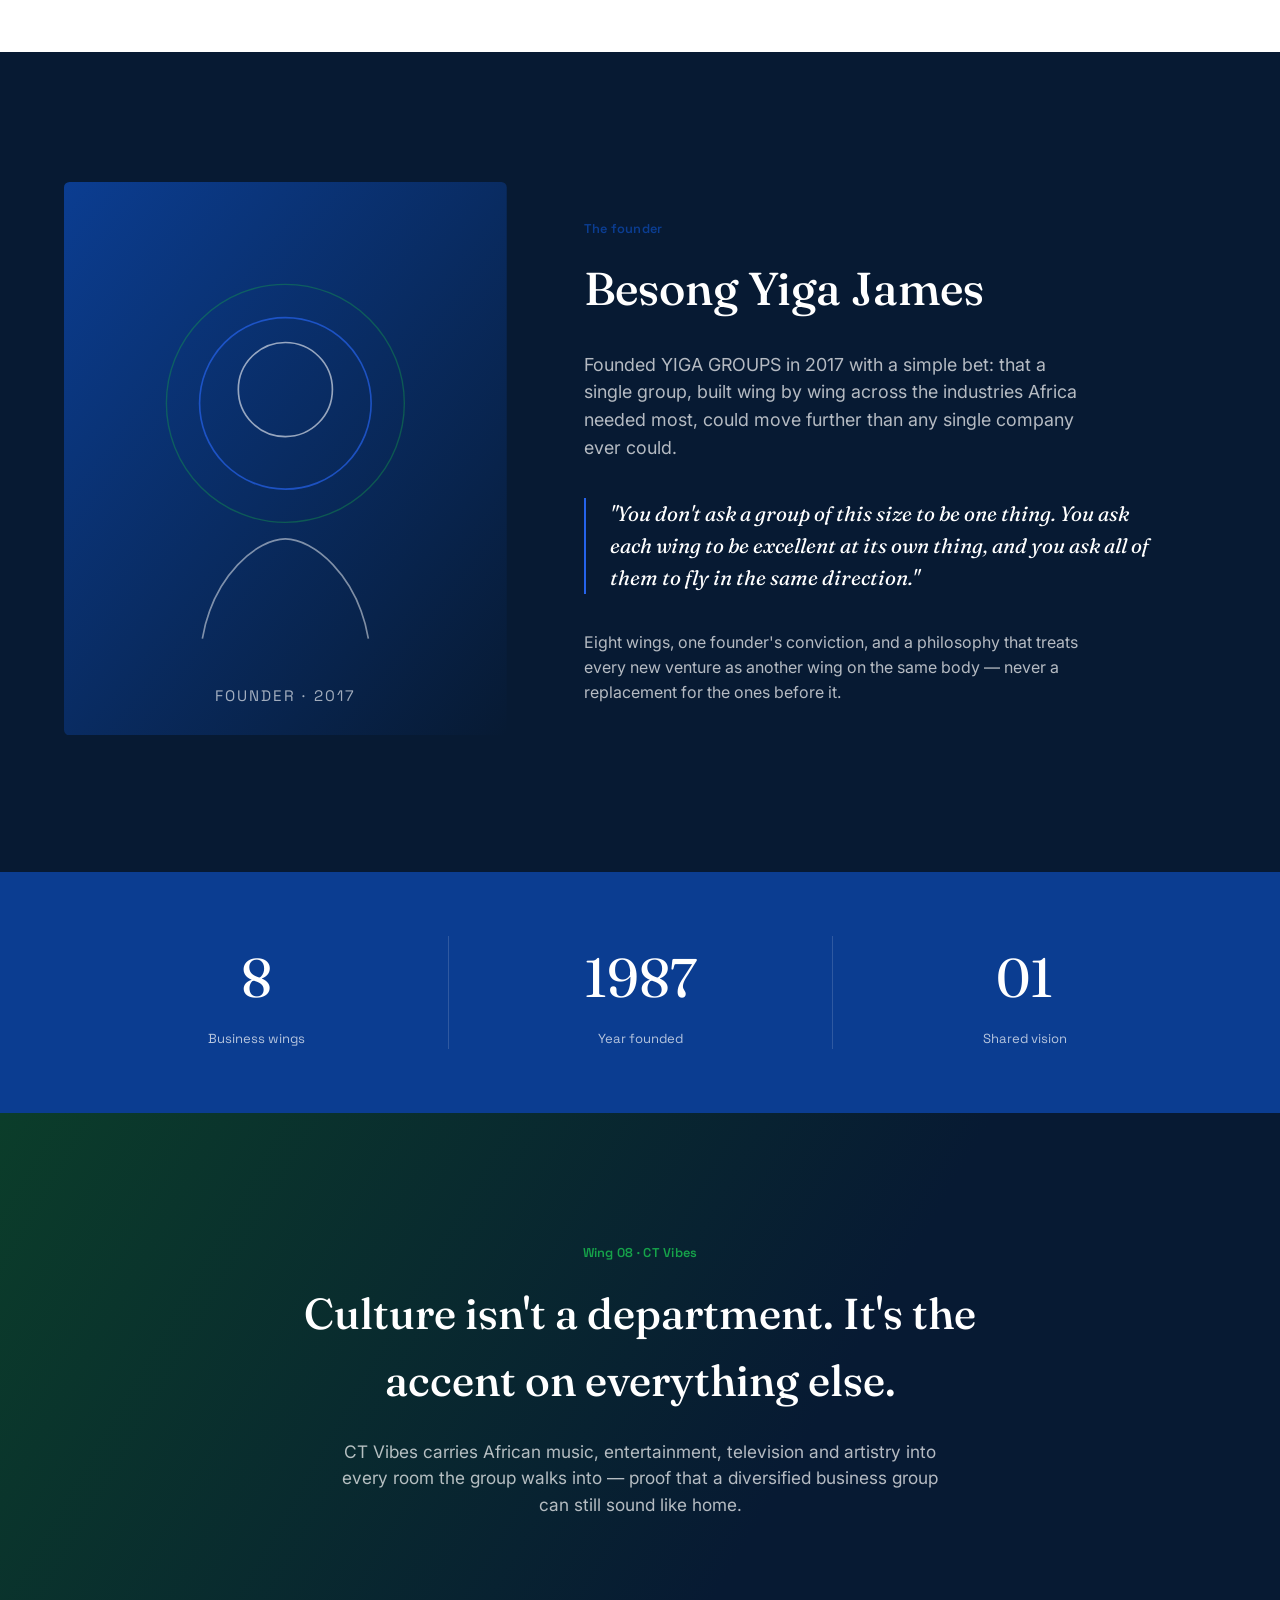
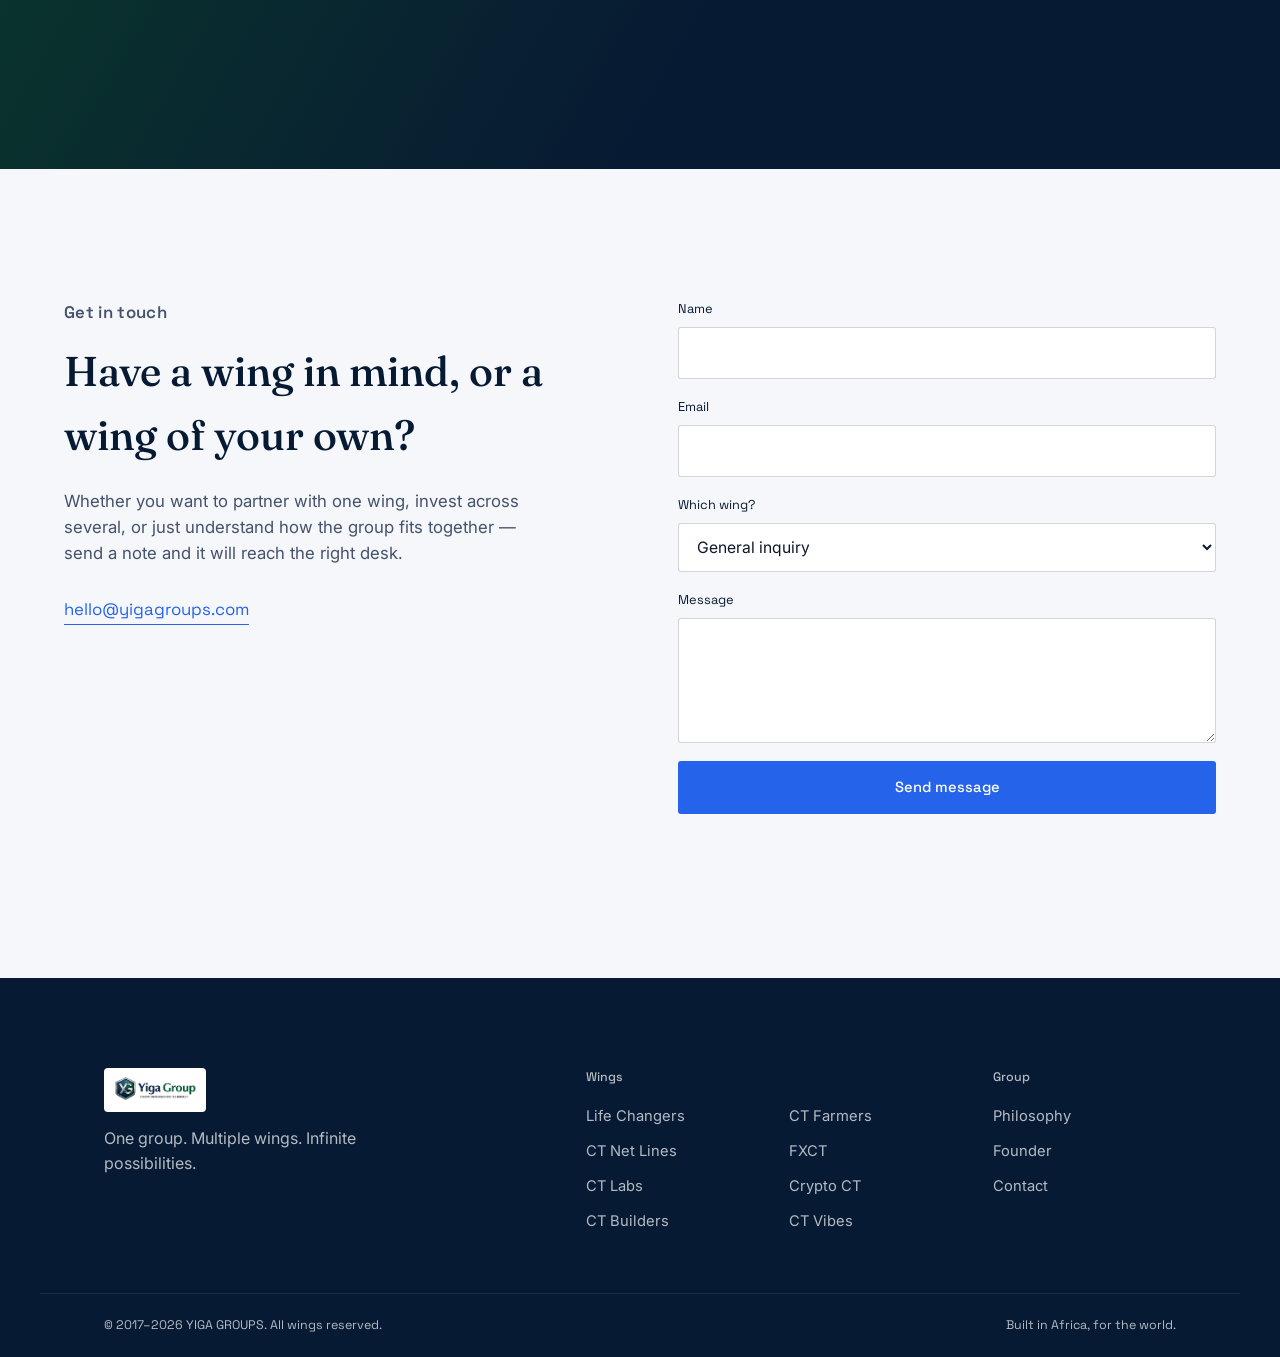
==== commit c88152c6: "New commit" ====
--- a/Yiga Groups/Yiga-Group.html
+++ b/Yiga Groups/Yiga-Group.html
@@ -3,9 +3,81 @@
 <head>
   <meta charset="UTF-8">
   <meta name="viewport" content="width=device-width, initial-scale=1.0">
-<title>YIGA GROUPS — One Group. Multiple Wings. Infinite Possibilities.</title>
-<meta name="description" content="YIGA GROUPS is a diversified African business group operating across eight wings — community, connectivity, technology, real estate, agriculture, finance, digital assets and culture.">
-  <link rel="icon" href="data:,">
+
+  <!-- ===================== PRIMARY SEO ===================== -->
+  <title>Yiga Groups — One Group. Multiple Wings. Infinite Possibilities.</title>
+  <meta name="description" content="Yiga Groups is a diversified African business group with eight independent wings spanning community, connectivity, technology, real estate, agriculture, forex trading, digital assets, and culture. Founded 2017 by Besong Yiga James.">
+  <meta name="keywords" content="Yiga Groups, African business group, Life Changers, CT Net Lines, CT Labs, CT Builders, CT Farmers, FXCT, Crypto CT, CT Vibes, Besong Yiga James, African entrepreneurship, pan-African conglomerate">
+  <meta name="author" content="Besong Yiga James — Yiga Groups">
+  <meta name="robots" content="index, follow, max-snippet:-1, max-image-preview:large, max-video-preview:-1">
+  <link rel="canonical" href="https://yigagroups.com/Yiga-Group.html">
+  <link rel="sitemap" type="application/xml" href="/sitemap.xml">
+
+  <!-- ===================== GEO / REGION ===================== -->
+  <meta name="geo.region" content="AF">
+  <meta name="geo.placename" content="Africa">
+
+  <!-- ===================== OPEN GRAPH (Facebook / LinkedIn) ===================== -->
+  <meta property="og:type" content="website">
+  <meta property="og:site_name" content="Yiga Groups">
+  <meta property="og:title" content="Yiga Groups — One Group. Multiple Wings. Infinite Possibilities.">
+  <meta property="og:description" content="Yiga Groups is a diversified African business group with eight independent wings spanning community, connectivity, technology, real estate, agriculture, forex trading, digital assets, and culture. Founded 2017 by Besong Yiga James.">
+  <meta property="og:url" content="https://yigagroups.com/">
+  <meta property="og:image" content="https://yigagroups.com/YG2.png">
+  <meta property="og:image:alt" content="Yiga Groups — From Innovation to Impact">
+  <meta property="og:image:width" content="1200">
+  <meta property="og:image:height" content="630">
+  <meta property="og:locale" content="en_US">
+
+  <!-- ===================== TWITTER CARD ===================== -->
+  <meta name="twitter:card" content="summary_large_image">
+  <meta name="twitter:site" content="@YigaGroups">
+  <meta name="twitter:creator" content="@YigaGroups">
+  <meta name="twitter:title" content="Yiga Groups — One Group. Multiple Wings. Infinite Possibilities.">
+  <meta name="twitter:description" content="A diversified African business group with eight independent wings: community, connectivity, technology, real estate, agriculture, forex, digital assets and culture.">
+  <meta name="twitter:image" content="https://yigagroups.com/YG2.png">
+  <meta name="twitter:image:alt" content="Yiga Groups — From Innovation to Impact">
+
+  <!-- ===================== FAVICON ===================== -->
+  <link rel="icon" href="./YG2.png" type="image/png">
+  <link rel="apple-touch-icon" href="./YG2.png">
+
+  <!-- ===================== STRUCTURED DATA — Organisation ===================== -->
+  <script type="application/ld+json">
+  {
+    "@context": "https://schema.org",
+    "@type": "Organization",
+    "name": "Yiga Groups",
+    "alternateName": "YIGA GROUPS",
+    "url": "https://yigagroups.com",
+    "logo": "https://yigagroups.com/YG2.png",
+    "description": "Yiga Groups is a diversified African business group with eight independent wings spanning community, connectivity, technology, real estate, agriculture, forex trading, digital assets, and culture.",
+    "foundingDate": "2017",
+    "founder": {
+      "@type": "Person",
+      "name": "Besong Yiga James"
+    },
+    "slogan": "From Innovation to Impact",
+    "contactPoint": {
+      "@type": "ContactPoint",
+      "contactType": "General Inquiry",
+      "email": "hello@yigagroups.com"
+    },
+    "sameAs": [],
+    "subOrganization": [
+      { "@type": "Organization", "name": "Life Changers", "description": "Community empowerment and digital education wing of Yiga Groups." },
+      { "@type": "Organization", "name": "CT Net Lines", "description": "Wireless internet and telecommunications infrastructure wing of Yiga Groups." },
+      { "@type": "Organization", "name": "CT Labs", "description": "Software and technology product studio wing of Yiga Groups." },
+      { "@type": "Organization", "name": "CT Builders", "description": "Real estate, construction and property development wing of Yiga Groups." },
+      { "@type": "Organization", "name": "CT Farmers", "description": "Sustainable agriculture and food production wing of Yiga Groups." },
+      { "@type": "Organization", "name": "FXCT", "description": "Forex trading education and professional development wing of Yiga Groups." },
+      { "@type": "Organization", "name": "Crypto CT", "description": "Cryptocurrency and Web3 digital asset education wing of Yiga Groups." },
+      { "@type": "Organization", "name": "CT Vibes", "description": "African music, entertainment, television and culture wing of Yiga Groups." }
+    ]
+  }
+  </script>
+
+  <!-- ===================== FONTS ===================== -->
   <link rel="preconnect" href="https://fonts.googleapis.com">
   <link rel="preconnect" href="https://fonts.gstatic.com" crossorigin>
   <link href="https://fonts.googleapis.com/css2?family=Fraunces:ital,opsz,wght@0,9..144,300;0,9..144,400;0,9..144,500;0,9..144,600;0,9..144,700;1,9..144,400;1,9..144,500&family=Space+Grotesk:wght@400;500;600;700&family=Inter:wght@400;500;600&display=swap" rel="stylesheet">
@@ -35,10 +107,12 @@
   </div>
 </header>
 
+<a class="skip-link" href="#wings">Skip to main content</a>
+
 <main id="top">
 
   <!-- HERO -->
-  <section class="hero" id="hero">
+  <section class="hero" id="hero" aria-label="Yiga Groups introduction">
     <div class="hero-inner">
       <div class="hero-copy">
         <p class="hero-kicker">Founded 2017 · Besong Yiga James</p>
@@ -83,7 +157,7 @@
   </section>
 
   <!-- PHILOSOPHY -->
-  <section class="philosophy" id="philosophy">
+  <section class="philosophy" id="philosophy" aria-label="Our philosophy">
     <div class="philosophy-inner">
       <p class="philosophy-statement">
         We don't build a company. <span>We build a group of companies</span> —
@@ -111,7 +185,7 @@
   </section>
 
   <!-- WINGS DIRECTORY -->
-  <section class="wings" id="wings">
+  <section class="wings" id="wings" aria-label="The eight wings of Yiga Groups">
     <div class="wings-head">
       <h2>The eight wings</h2>
       <p>A directory of every venture under the YIGA name — what it does, and why it exists.</p>
--- a/Yiga Groups/styles.css
+++ b/Yiga Groups/styles.css
@@ -48,6 +48,23 @@
 button{ font: inherit; color: inherit; background: none; border: none; cursor: pointer; }
 img{ max-width: 100%; display:block; }
 ul{ margin:0; padding:0; list-style:none; }
+
+/* Skip-to-content link (accessibility + SEO) */
+.skip-link {
+  position: absolute;
+  top: -100%;
+  left: 16px;
+  z-index: 10000;
+  padding: 10px 18px;
+  background: var(--blue);
+  color: var(--white);
+  font-family: var(--font-mono);
+  font-size: 0.9rem;
+  border-radius: 3px;
+  text-decoration: none;
+  transition: top 0.2s ease;
+}
+.skip-link:focus { top: 16px; }
 
 ::selection{ background: var(--blue); color: var(--white); }
 
